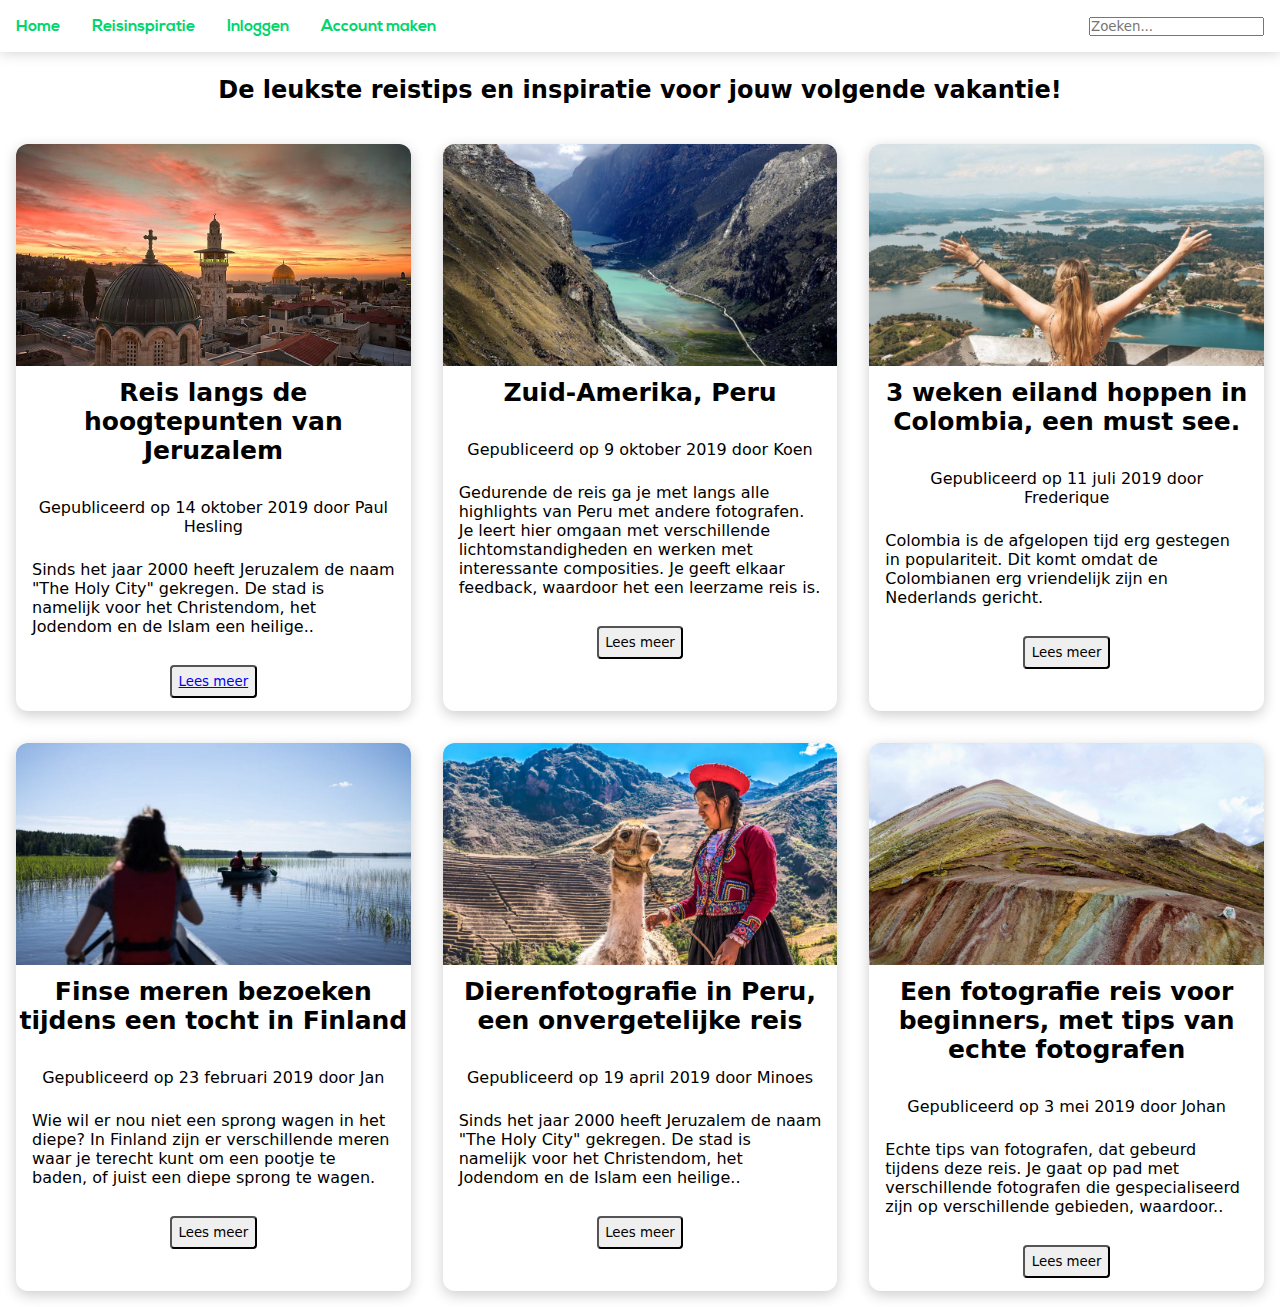
==== index.html @ 449c5dc7 "Versie 2.0" ====
<!DOCTYPE html>
<html lang="nl">

<head>
    <meta charset="UTF-8">
    <title>Reisgids</title>
    <link rel="stylesheet" href="styles/style.css">
    <meta name="viewport" content="width=device-width, initial-scale=1.0"> 
</head>

<body>
    <header>
        <nav>
            <ul>
                <li><a href="index.html">Home</a></li>
                <li><a href="reisinspiratie.html">Reisinspiratie</a></li>
                <li><a href="login.html">Inloggen</a></li>
                <li><a href="index.html">Account maken</a></li>
            </ul>
            <form>
                <label for="zoeken"></label>
                <input name="zoeken" type="text" placeholder="Zoeken..."> </form>
        </nav>
    </header>
    <main>
        <h2>De leukste reistips en inspiratie voor jouw volgende vakantie!</h2>
        <section class="grid">
            <article> <img src="/img/jeruzalem.jpg" alt="Jeruzalem">
                <h3>Reis langs de hoogtepunten van Jeruzalem</h3>
                <footer>
                    <p>Gepubliceerd op 14 oktober 2019 door Paul Hesling</p>
                </footer>
                <p>Sinds het jaar 2000 heeft Jeruzalem de naam "The Holy City" gekregen. De stad is namelijk voor het Christendom, het Jodendom en de Islam een heilige..</p>
                <button type="button"><a href="reistip.html">Lees meer</a></button>
            </article>
            <article> <img src="/img/meerperu.jpg" alt="Meer in Peru">
                <h3>Zuid-Amerika, Peru</h3>
                <footer>
                    <p>Gepubliceerd op 9 oktober 2019 door Koen</p>
                </footer>
                <p>Gedurende de reis ga je met langs alle highlights van Peru met andere fotografen. Je leert hier omgaan met verschillende lichtomstandigheden en werken met interessante composities. Je geeft elkaar feedback, waardoor het een leerzame reis is.</p>
                <button type="button">Lees meer</button>
            </article>
            <article> <img src="/img/colombia.jpg" alt="Vrouw op uitzichtpunt">
                <h3>3 weken eiland hoppen in Colombia, een must see.</h3>
                <footer>
                    <p>Gepubliceerd op 11 juli 2019 door Frederique</p>
                </footer>
                <p>Colombia is de afgelopen tijd erg gestegen in populariteit. Dit komt omdat de Colombianen erg vriendelijk zijn en Nederlands gericht.</p>
                <button type="button">Lees meer</button>
            </article>
            <article> <img src="/img/finland.jpg" alt="Kayakken op meer">
                <h3>Finse meren bezoeken tijdens een tocht in Finland</h3>
                <footer>
                    <p>Gepubliceerd op 23 februari 2019 door Jan</p>
                </footer>
                <p>Wie wil er nou niet een sprong wagen in het diepe? In Finland zijn er verschillende meren waar je terecht kunt om een pootje te baden, of juist een diepe sprong te wagen.</p>
                <button type="button">Lees meer</button>
            </article>
                        <article> <img src="/img/alpaca.jpg" alt="Een Alpaca">
                <h3>Dierenfotografie in Peru, een onvergetelijke reis</h3>
                <footer>
                    <p>Gepubliceerd op 19 april 2019 door Minoes</p>
                </footer>
                <p>Sinds het jaar 2000 heeft Jeruzalem de naam "The Holy City" gekregen. De stad is namelijk voor het Christendom, het Jodendom en de Islam een heilige..</p>
                <button type="button">Lees meer</button>
            </article>
                        <article> <img src="/img/regenboogberg.jpg" alt="Regenboogberg in Peru">
                <h3>Een fotografie reis voor beginners, met tips van echte fotografen</h3>
                <footer>
                    <p>Gepubliceerd op 3 mei 2019 door Johan</p>
                </footer>
                <p>Echte tips van fotografen, dat gebeurd tijdens deze reis. Je gaat op pad met verschillende fotografen die gespecialiseerd zijn op verschillende gebieden, waardoor..</p>
                <button type="button">Lees meer</button>
            </article>
        </section>
    </main>
</body>

</html>
---- styles/style.css ----
@font-face {
    font-family: "nexalight";
    src: url(/font/nexalight.otf);
}

@font-face {
    font-family: "nexabold";
    src: url(/font/nexabold.otf);
}

*,
*:before,
*:after {
    margin: 0;
    padding: 0;
    box-sizing: border-box;
}

* {
    font-family: Open Sans, -apple-system, system-ui, sans-serif;
}


/* Menubalk */


/*
h1 {
    font-family: sans-serif;
    padding: 1em;
    color: rgba(255, 255, 255, 255);
    background-color: #50b266;
}
*/

nav {
    width: 100%;
    background-color: #fff;
    box-shadow: 0 0px 14px 0 rgba(0, 0, 0, 0.2);
}

header nav li a {
    font-family: nexabold;
    color: #00D66C;
    text-decoration: none;
}

header form {
    bottom: 0;
    padding: 1em;
}

li {
    list-style: none;
    padding: 1em;
    white-space: nowrap;
}

nav {
    display: flex;
    justify-content: space-between;
}

nav ul {
    display: flex;
}


/* main */

main h2 {
    padding: 1em;
    text-align: center;
}

/* gridje */

.grid {
    display: grid;
    grid-template-columns: repeat(3, 1fr);
    width: 100%;
}


/* Media Queries */

@media screen and (max-width: 745px) {
    .grid {
        grid-template-columns: repeat(1, 1fr);
    }
    article {
        max-width: 100%;
    }
    main h2 {
    text-align: center;
}
}

@media screen and (max-width: 1200px) and (min-width: 600px) {
    .grid {
        grid-template-columns: repeat(2, 1fr);
    }
}

/* artikelen */

article {
    margin: 1em;
    max-width: 30em;
    text-align: center;
    box-shadow: 0 4px 14px 0 rgba(0, 0, 0, 0.2);
    border-radius: 0.75em;
}


/* afbeelding artikelen */

article img {
    width: 100%;
    margin-bottom: 0.5em;
    border-radius: 0.75em 0.75em 0 0;
    
}


/* inhoud artikelen */

article h3 {
    font-size: 25px;
    font-weight: 700;
    margin-bottom: 1em;
}

article p {
    text-align: left;
    margin: 0.5em;
    padding: 0.5em;
}

article footer p {
    text-align: center;
}

button {
    margin: 1em;
    padding: 0.5em;
    border-radius: 0.3em;
    text-decoration: none;
}
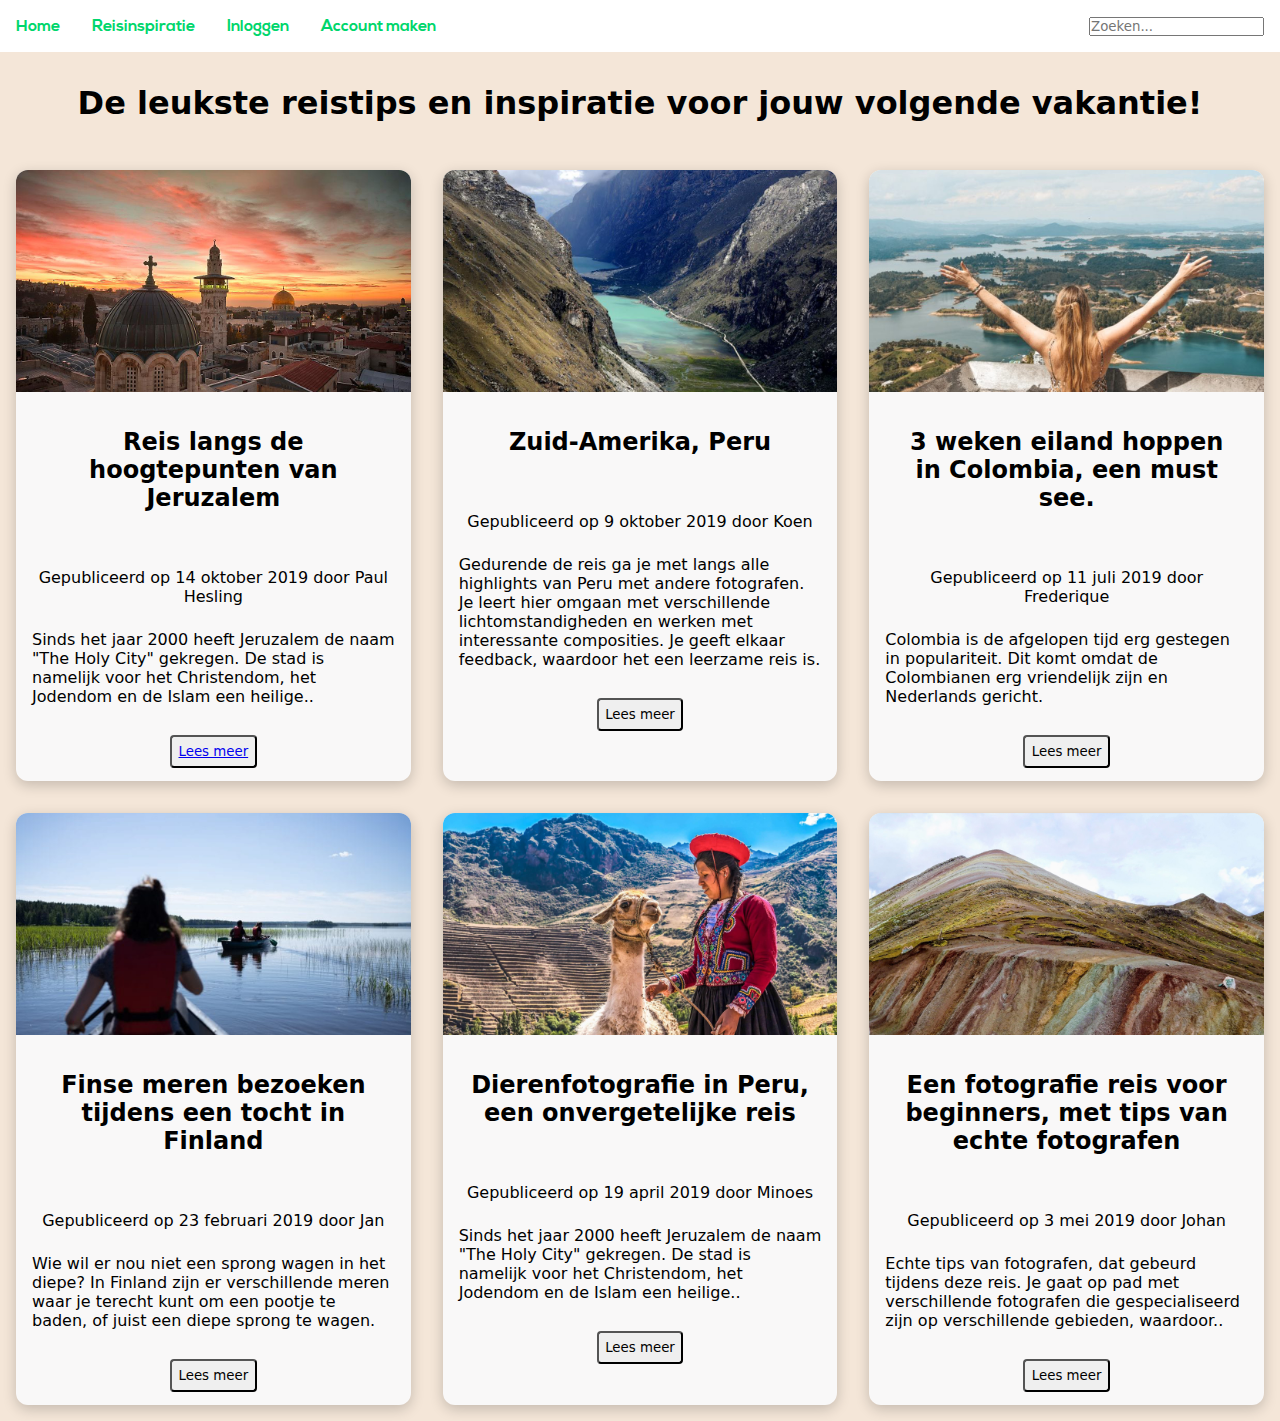
==== commit 27e8c710: "Versie 2.1" ====
--- a/index.html
+++ b/index.html
@@ -5,8 +5,7 @@
     <meta charset="UTF-8">
     <title>Reisgids</title>
     <link rel="stylesheet" href="styles/style.css">
-    <meta name="viewport" content="width=device-width, initial-scale=1.0"> 
-</head>
+    <meta name="viewport" content="width=device-width, initial-scale=1.0"> </head>
 
 <body>
     <header>
@@ -23,10 +22,10 @@
         </nav>
     </header>
     <main>
-        <h2>De leukste reistips en inspiratie voor jouw volgende vakantie!</h2>
+        <h1>De leukste reistips en inspiratie voor jouw volgende vakantie!</h1>
         <section class="grid">
             <article> <img src="/img/jeruzalem.jpg" alt="Jeruzalem">
-                <h3>Reis langs de hoogtepunten van Jeruzalem</h3>
+                <h2>Reis langs de hoogtepunten van Jeruzalem</h2>
                 <footer>
                     <p>Gepubliceerd op 14 oktober 2019 door Paul Hesling</p>
                 </footer>
@@ -34,7 +33,7 @@
                 <button type="button"><a href="reistip.html">Lees meer</a></button>
             </article>
             <article> <img src="/img/meerperu.jpg" alt="Meer in Peru">
-                <h3>Zuid-Amerika, Peru</h3>
+                <h2>Zuid-Amerika, Peru</h2>
                 <footer>
                     <p>Gepubliceerd op 9 oktober 2019 door Koen</p>
                 </footer>
@@ -42,7 +41,7 @@
                 <button type="button">Lees meer</button>
             </article>
             <article> <img src="/img/colombia.jpg" alt="Vrouw op uitzichtpunt">
-                <h3>3 weken eiland hoppen in Colombia, een must see.</h3>
+                <h2>3 weken eiland hoppen in Colombia, een must see.</h2>
                 <footer>
                     <p>Gepubliceerd op 11 juli 2019 door Frederique</p>
                 </footer>
@@ -50,23 +49,23 @@
                 <button type="button">Lees meer</button>
             </article>
             <article> <img src="/img/finland.jpg" alt="Kayakken op meer">
-                <h3>Finse meren bezoeken tijdens een tocht in Finland</h3>
+                <h2>Finse meren bezoeken tijdens een tocht in Finland</h2>
                 <footer>
                     <p>Gepubliceerd op 23 februari 2019 door Jan</p>
                 </footer>
                 <p>Wie wil er nou niet een sprong wagen in het diepe? In Finland zijn er verschillende meren waar je terecht kunt om een pootje te baden, of juist een diepe sprong te wagen.</p>
                 <button type="button">Lees meer</button>
             </article>
-                        <article> <img src="/img/alpaca.jpg" alt="Een Alpaca">
-                <h3>Dierenfotografie in Peru, een onvergetelijke reis</h3>
+            <article> <img src="/img/alpaca.jpg" alt="Een Alpaca">
+                <h2>Dierenfotografie in Peru, een onvergetelijke reis</h2>
                 <footer>
                     <p>Gepubliceerd op 19 april 2019 door Minoes</p>
                 </footer>
                 <p>Sinds het jaar 2000 heeft Jeruzalem de naam "The Holy City" gekregen. De stad is namelijk voor het Christendom, het Jodendom en de Islam een heilige..</p>
                 <button type="button">Lees meer</button>
             </article>
-                        <article> <img src="/img/regenboogberg.jpg" alt="Regenboogberg in Peru">
-                <h3>Een fotografie reis voor beginners, met tips van echte fotografen</h3>
+            <article> <img src="/img/regenboogberg.jpg" alt="Regenboogberg in Peru">
+                <h2>Een fotografie reis voor beginners, met tips van echte fotografen</h2>
                 <footer>
                     <p>Gepubliceerd op 3 mei 2019 door Johan</p>
                 </footer>
--- a/styles/style.css
+++ b/styles/style.css
@@ -24,19 +24,10 @@
 /* Menubalk */
 
 
-/*
-h1 {
-    font-family: sans-serif;
-    padding: 1em;
-    color: rgba(255, 255, 255, 255);
-    background-color: #50b266;
-}
-*/
-
 nav {
     width: 100%;
     background-color: #fff;
-    box-shadow: 0 0px 14px 0 rgba(0, 0, 0, 0.2);
+    box-shadow: 0 0.9px 5px 0 rgba(0, 0, 0, 0.2);
 }
 
 header nav li a {
@@ -68,9 +59,18 @@
 
 /* main */
 
-main h2 {
+main {
+   background-color: #F4E6D8;
+}
+
+main h1 {
     padding: 1em;
     text-align: center;
+    
+}
+
+main h2 {
+    padding: 1em 1em;
 }
 
 /* gridje */
@@ -92,8 +92,8 @@
         max-width: 100%;
     }
     main h2 {
-    text-align: center;
-}
+        text-align: center;
+    }
 }
 
 @media screen and (max-width: 1200px) and (min-width: 600px) {
@@ -101,6 +101,7 @@
         grid-template-columns: repeat(2, 1fr);
     }
 }
+
 
 /* artikelen */
 
@@ -110,6 +111,7 @@
     text-align: center;
     box-shadow: 0 4px 14px 0 rgba(0, 0, 0, 0.2);
     border-radius: 0.75em;
+    background-color: #F9F8F8;
 }
 
 
@@ -119,14 +121,13 @@
     width: 100%;
     margin-bottom: 0.5em;
     border-radius: 0.75em 0.75em 0 0;
-    
 }
 
 
 /* inhoud artikelen */
 
-article h3 {
-    font-size: 25px;
+article h2 {
+    font-size: 1.5em;
     font-weight: 700;
     margin-bottom: 1em;
 }
@@ -146,4 +147,29 @@
     padding: 0.5em;
     border-radius: 0.3em;
     text-decoration: none;
+}
+
+
+/* Login form */
+
+main form {
+    margin: 1em;
+    max-width: 30em;
+    box-shadow: 0 4px 14px 0 rgba(0, 0, 0, 0.2);
+    border-radius: 0.5em;
+}
+
+main label {
+    display: block;
+    padding: 0.5em;
+}
+
+main form input:invalid {
+    background: #FF0000;
+    transition: 1s;
+}
+
+main form input:valid {
+    background: #00D66C;
+    transition: 1s;
 }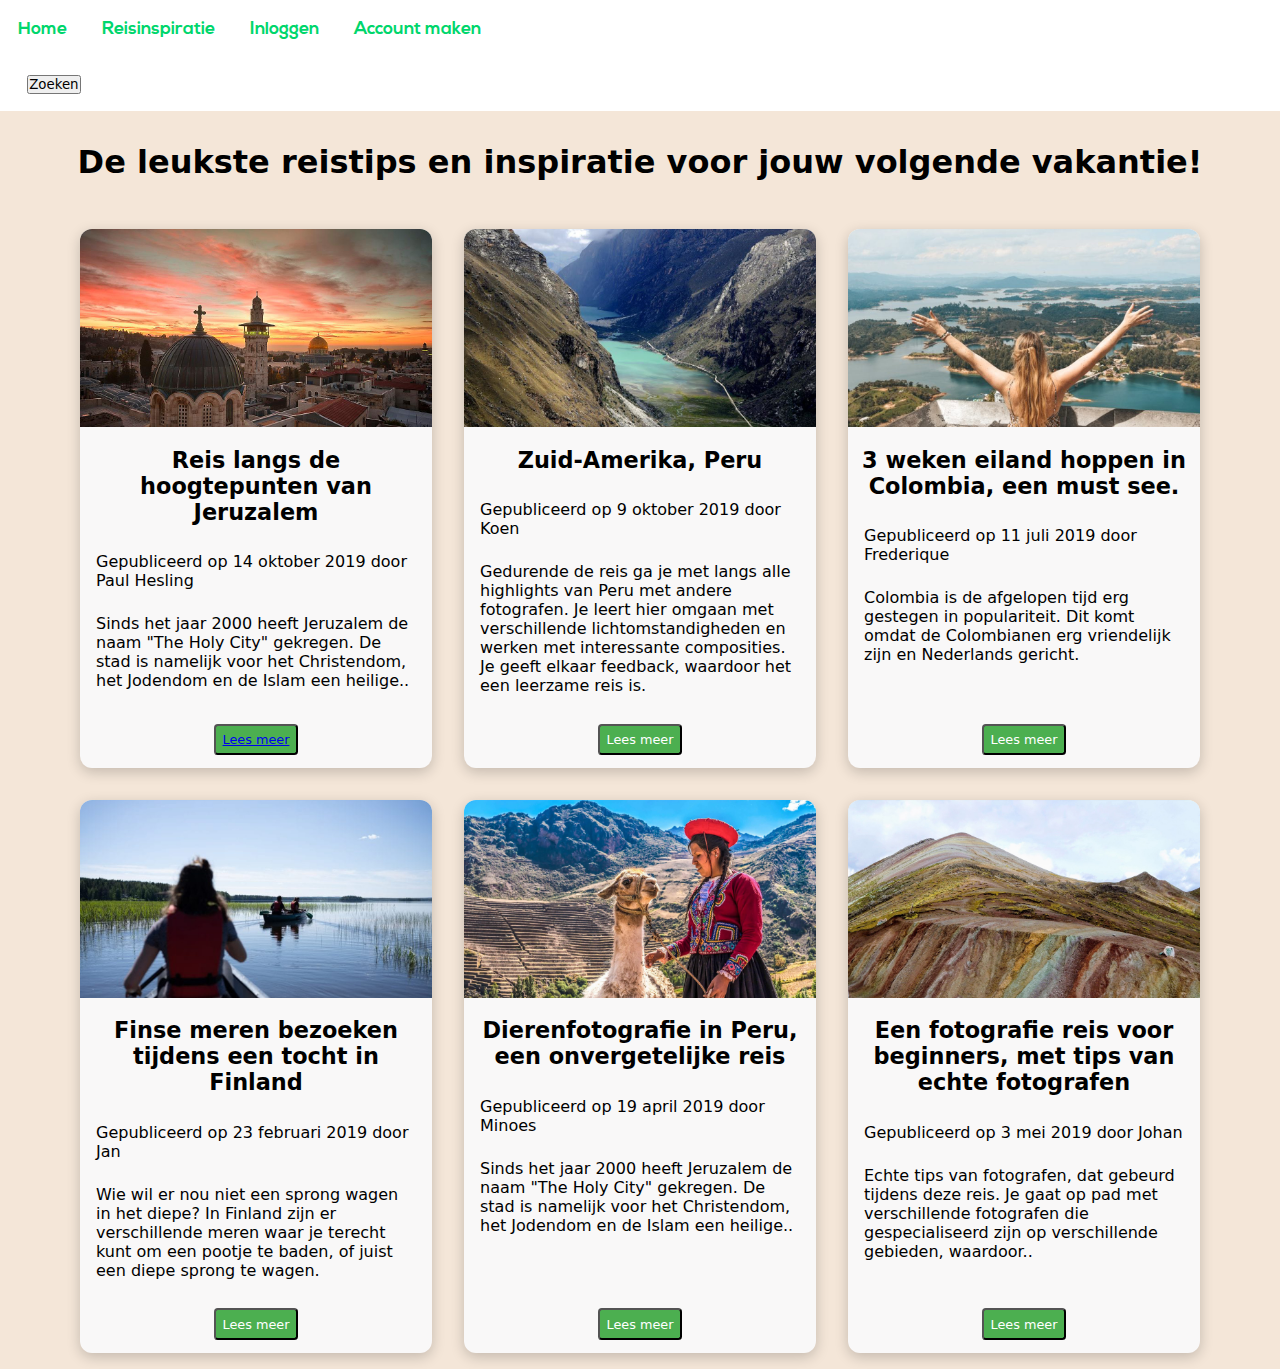
==== commit 2c4a3144: "Versie 3.0" ====
--- a/index.html
+++ b/index.html
@@ -12,68 +12,71 @@
         <nav>
             <ul>
                 <li><a href="index.html">Home</a></li>
-                <li><a href="reisinspiratie.html">Reisinspiratie</a></li>
+                <li><a href="index.html">Reisinspiratie</a></li>
                 <li><a href="login.html">Inloggen</a></li>
-                <li><a href="index.html">Account maken</a></li>
+                <li><a href="account-maken.html">Account maken</a></li>
             </ul>
             <form>
                 <label for="zoeken"></label>
-                <input name="zoeken" type="text" placeholder="Zoeken..."> </form>
+                <input name="zoeken" type="text" placeholder="Zoeken...">
+                <button type="button">Zoeken</button>
+            </form>
         </nav>
     </header>
     <main>
         <h1>De leukste reistips en inspiratie voor jouw volgende vakantie!</h1>
         <section class="grid">
-            <article> <img src="/img/jeruzalem.jpg" alt="Jeruzalem">
+            <article> <img src="img/jeruzalem.jpg" alt="Jeruzalem">
                 <h2>Reis langs de hoogtepunten van Jeruzalem</h2>
-                <footer>
+                <div class="details">
                     <p>Gepubliceerd op 14 oktober 2019 door Paul Hesling</p>
-                </footer>
-                <p>Sinds het jaar 2000 heeft Jeruzalem de naam "The Holy City" gekregen. De stad is namelijk voor het Christendom, het Jodendom en de Islam een heilige..</p>
+                    <p>Sinds het jaar 2000 heeft Jeruzalem de naam "The Holy City" gekregen. De stad is namelijk voor het Christendom, het Jodendom en de Islam een heilige..</p>
+                </div>
                 <button type="button"><a href="reistip.html">Lees meer</a></button>
             </article>
-            <article> <img src="/img/meerperu.jpg" alt="Meer in Peru">
+            <article> <img src="img/meerperu.jpg" alt="Meer in Peru">
                 <h2>Zuid-Amerika, Peru</h2>
-                <footer>
+                <div class="details">
                     <p>Gepubliceerd op 9 oktober 2019 door Koen</p>
-                </footer>
-                <p>Gedurende de reis ga je met langs alle highlights van Peru met andere fotografen. Je leert hier omgaan met verschillende lichtomstandigheden en werken met interessante composities. Je geeft elkaar feedback, waardoor het een leerzame reis is.</p>
+                    <p>Gedurende de reis ga je met langs alle highlights van Peru met andere fotografen. Je leert hier omgaan met verschillende lichtomstandigheden en werken met interessante composities. Je geeft elkaar feedback, waardoor het een leerzame reis is.</p>
+                </div>
                 <button type="button">Lees meer</button>
             </article>
-            <article> <img src="/img/colombia.jpg" alt="Vrouw op uitzichtpunt">
+            <article> <img src="img/colombia.jpg" alt="Vrouw op uitzichtpunt">
                 <h2>3 weken eiland hoppen in Colombia, een must see.</h2>
-                <footer>
+                <div class="details">
                     <p>Gepubliceerd op 11 juli 2019 door Frederique</p>
-                </footer>
-                <p>Colombia is de afgelopen tijd erg gestegen in populariteit. Dit komt omdat de Colombianen erg vriendelijk zijn en Nederlands gericht.</p>
+                    <p>Colombia is de afgelopen tijd erg gestegen in populariteit. Dit komt omdat de Colombianen erg vriendelijk zijn en Nederlands gericht.</p>
+                </div>
                 <button type="button">Lees meer</button>
             </article>
-            <article> <img src="/img/finland.jpg" alt="Kayakken op meer">
+            <article> <img src="img/finland.jpg" alt="Kayakken op meer">
                 <h2>Finse meren bezoeken tijdens een tocht in Finland</h2>
-                <footer>
+                <div class="details">
                     <p>Gepubliceerd op 23 februari 2019 door Jan</p>
-                </footer>
-                <p>Wie wil er nou niet een sprong wagen in het diepe? In Finland zijn er verschillende meren waar je terecht kunt om een pootje te baden, of juist een diepe sprong te wagen.</p>
+                    <p>Wie wil er nou niet een sprong wagen in het diepe? In Finland zijn er verschillende meren waar je terecht kunt om een pootje te baden, of juist een diepe sprong te wagen.</p>
+                </div>
                 <button type="button">Lees meer</button>
             </article>
-            <article> <img src="/img/alpaca.jpg" alt="Een Alpaca">
+            <article> <img src="img/alpaca.jpg" alt="Een Alpaca">
                 <h2>Dierenfotografie in Peru, een onvergetelijke reis</h2>
-                <footer>
+                <div class="details">
                     <p>Gepubliceerd op 19 april 2019 door Minoes</p>
-                </footer>
-                <p>Sinds het jaar 2000 heeft Jeruzalem de naam "The Holy City" gekregen. De stad is namelijk voor het Christendom, het Jodendom en de Islam een heilige..</p>
+                    <p>Sinds het jaar 2000 heeft Jeruzalem de naam "The Holy City" gekregen. De stad is namelijk voor het Christendom, het Jodendom en de Islam een heilige..</p>
+                </div>
                 <button type="button">Lees meer</button>
             </article>
-            <article> <img src="/img/regenboogberg.jpg" alt="Regenboogberg in Peru">
+            <article> <img src="img/regenboogberg.jpg" alt="Regenboogberg in Peru">
                 <h2>Een fotografie reis voor beginners, met tips van echte fotografen</h2>
-                <footer>
+                <div class="details">
                     <p>Gepubliceerd op 3 mei 2019 door Johan</p>
-                </footer>
-                <p>Echte tips van fotografen, dat gebeurd tijdens deze reis. Je gaat op pad met verschillende fotografen die gespecialiseerd zijn op verschillende gebieden, waardoor..</p>
+                    <p>Echte tips van fotografen, dat gebeurd tijdens deze reis. Je gaat op pad met verschillende fotografen die gespecialiseerd zijn op verschillende gebieden, waardoor..</p>
+                </div>
                 <button type="button">Lees meer</button>
             </article>
         </section>
     </main>
+    <script src="js/scripts.js"></script>
 </body>
 
 </html>--- a/styles/style.css
+++ b/styles/style.css
@@ -1,11 +1,11 @@
 @font-face {
     font-family: "nexalight";
-    src: url(/font/nexalight.otf);
+    src: url(../font/nexalight.otf);
 }
 
 @font-face {
     font-family: "nexabold";
-    src: url(/font/nexabold.otf);
+    src: url(../font/nexabold.otf);
 }
 
 *,
@@ -23,11 +23,13 @@
 
 /* Menubalk */
 
-
 nav {
     width: 100%;
     background-color: #fff;
-    box-shadow: 0 0.9px 5px 0 rgba(0, 0, 0, 0.2);
+    box-shadow: 0 0 5px 0 rgba(0, 0, 0, 0.2);
+    max-width: 100%;
+    margin: auto;
+    font-size: 1.1em;
 }
 
 header nav li a {
@@ -39,6 +41,20 @@
 header form {
     bottom: 0;
     padding: 1em;
+    font-size: inherit;
+    font-family: inherit;
+    width: 100%;
+}
+
+header form input {
+    width: 0;
+    opacity: 0;
+    transition: all 1s;
+}
+
+header form input.visible {
+    width: 100%;
+    opacity: 1;
 }
 
 li {
@@ -47,11 +63,6 @@
     white-space: nowrap;
 }
 
-nav {
-    display: flex;
-    justify-content: space-between;
-}
-
 nav ul {
     display: flex;
 }
@@ -60,46 +71,22 @@
 /* main */
 
 main {
-   background-color: #F4E6D8;
+    background-color: #F4E6D8;
 }
 
 main h1 {
     padding: 1em;
     text-align: center;
-    
-}
-
-main h2 {
-    padding: 1em 1em;
-}
+}
+
 
 /* gridje */
 
 .grid {
     display: grid;
     grid-template-columns: repeat(3, 1fr);
-    width: 100%;
-}
-
-
-/* Media Queries */
-
-@media screen and (max-width: 745px) {
-    .grid {
-        grid-template-columns: repeat(1, 1fr);
-    }
-    article {
-        max-width: 100%;
-    }
-    main h2 {
-        text-align: center;
-    }
-}
-
-@media screen and (max-width: 1200px) and (min-width: 600px) {
-    .grid {
-        grid-template-columns: repeat(2, 1fr);
-    }
+    max-width: 90%;
+    margin: auto;
 }
 
 
@@ -107,11 +94,13 @@
 
 article {
     margin: 1em;
-    max-width: 30em;
     text-align: center;
     box-shadow: 0 4px 14px 0 rgba(0, 0, 0, 0.2);
     border-radius: 0.75em;
     background-color: #F9F8F8;
+    display: flex;
+    flex-direction: column;
+    align-items: center;
 }
 
 
@@ -127,9 +116,9 @@
 /* inhoud artikelen */
 
 article h2 {
-    font-size: 1.5em;
+    font-size: 1.4em;
     font-weight: 700;
-    margin-bottom: 1em;
+    padding: 0.5em;
 }
 
 article p {
@@ -142,11 +131,22 @@
     text-align: center;
 }
 
-button {
+article button {
     margin: 1em;
     padding: 0.5em;
     border-radius: 0.3em;
     text-decoration: none;
+    font-size: 0.8em;
+    background-color: #4CAF50;
+    color: #fff;
+    text-align: center;
+}
+
+
+/* zorgt ervoor dat alle ruimte wordt gebruikt */
+
+.details {
+    flex: 1;
 }
 
 
@@ -165,11 +165,41 @@
 }
 
 main form input:invalid {
-    background: #FF0000;
+    border: 2px solid red;
+    border-radius: 2px;
     transition: 1s;
 }
 
 main form input:valid {
     background: #00D66C;
     transition: 1s;
+}
+
+
+/* Media Queries */
+
+@media screen and (max-width: 45em) {
+    .grid {
+        grid-template-columns: repeat(1, 1fr);
+    }
+    article {
+        max-width: 100%;
+        align-items: unset;
+    }
+    main h2 {
+        text-align: center;
+    }
+    nav {
+        display: block;
+    }
+    header form {
+        display: flex;
+        justify-content: center;
+    }
+}
+
+@media screen and (max-width: 75em) and (min-width: 45em) {
+    .grid {
+        grid-template-columns: repeat(2, 1fr);
+    }
 }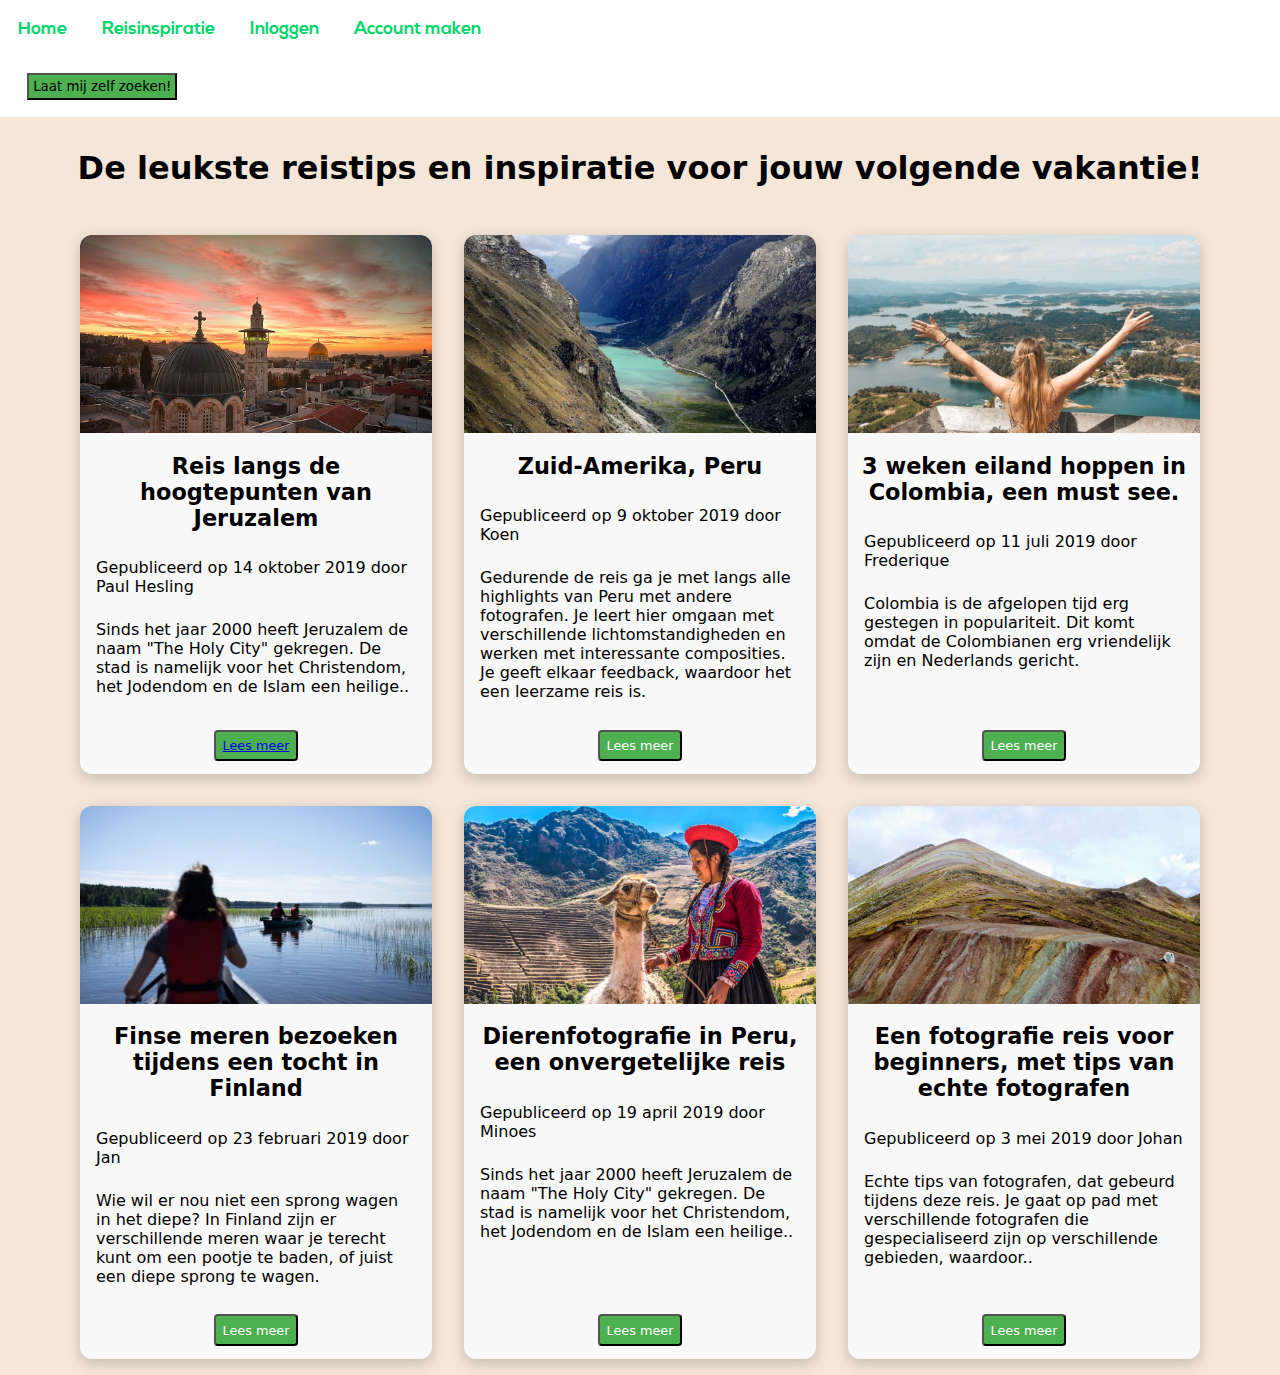
==== commit 52970702: "quick fix 3.1" ====
--- a/index.html
+++ b/index.html
@@ -19,7 +19,7 @@
             <form>
                 <label for="zoeken"></label>
                 <input name="zoeken" type="text" placeholder="Zoeken...">
-                <button type="button">Zoeken</button>
+                <button type="button">Laat mij zelf zoeken!</button>
             </form>
         </nav>
     </header>
--- a/styles/style.css
+++ b/styles/style.css
@@ -1,3 +1,5 @@
+/* Lettertype */
+
 @font-face {
     font-family: "nexalight";
     src: url(../font/nexalight.otf);
@@ -7,6 +9,8 @@
     font-family: "nexabold";
     src: url(../font/nexabold.otf);
 }
+
+/* css standaardwaarden */
 
 *,
 *:before,
@@ -16,6 +20,8 @@
     box-sizing: border-box;
 }
 
+/* Wanneer het font niet ingeladen kan worden gebruik deze systeem lettertypes */
+
 * {
     font-family: Open Sans, -apple-system, system-ui, sans-serif;
 }
@@ -46,6 +52,14 @@
     width: 100%;
 }
 
+header form button {
+    padding: 0.3em;
+    font-family: inherit;
+    text-align: left;
+    background-color: #4CAF50;
+    text-decoration: #FFFFFF;
+}
+
 header form input {
     width: 0;
     opacity: 0;
@@ -55,6 +69,7 @@
 header form input.visible {
     width: 100%;
     opacity: 1;
+    white-space: nowrap;
 }
 
 li {
@@ -178,7 +193,7 @@
 
 /* Media Queries */
 
-@media screen and (max-width: 45em) {
+@media screen and (max-width: 40em) {
     .grid {
         grid-template-columns: repeat(1, 1fr);
     }
@@ -198,7 +213,7 @@
     }
 }
 
-@media screen and (max-width: 75em) and (min-width: 45em) {
+@media screen and (max-width: 75em) and (min-width: 40em) {
     .grid {
         grid-template-columns: repeat(2, 1fr);
     }
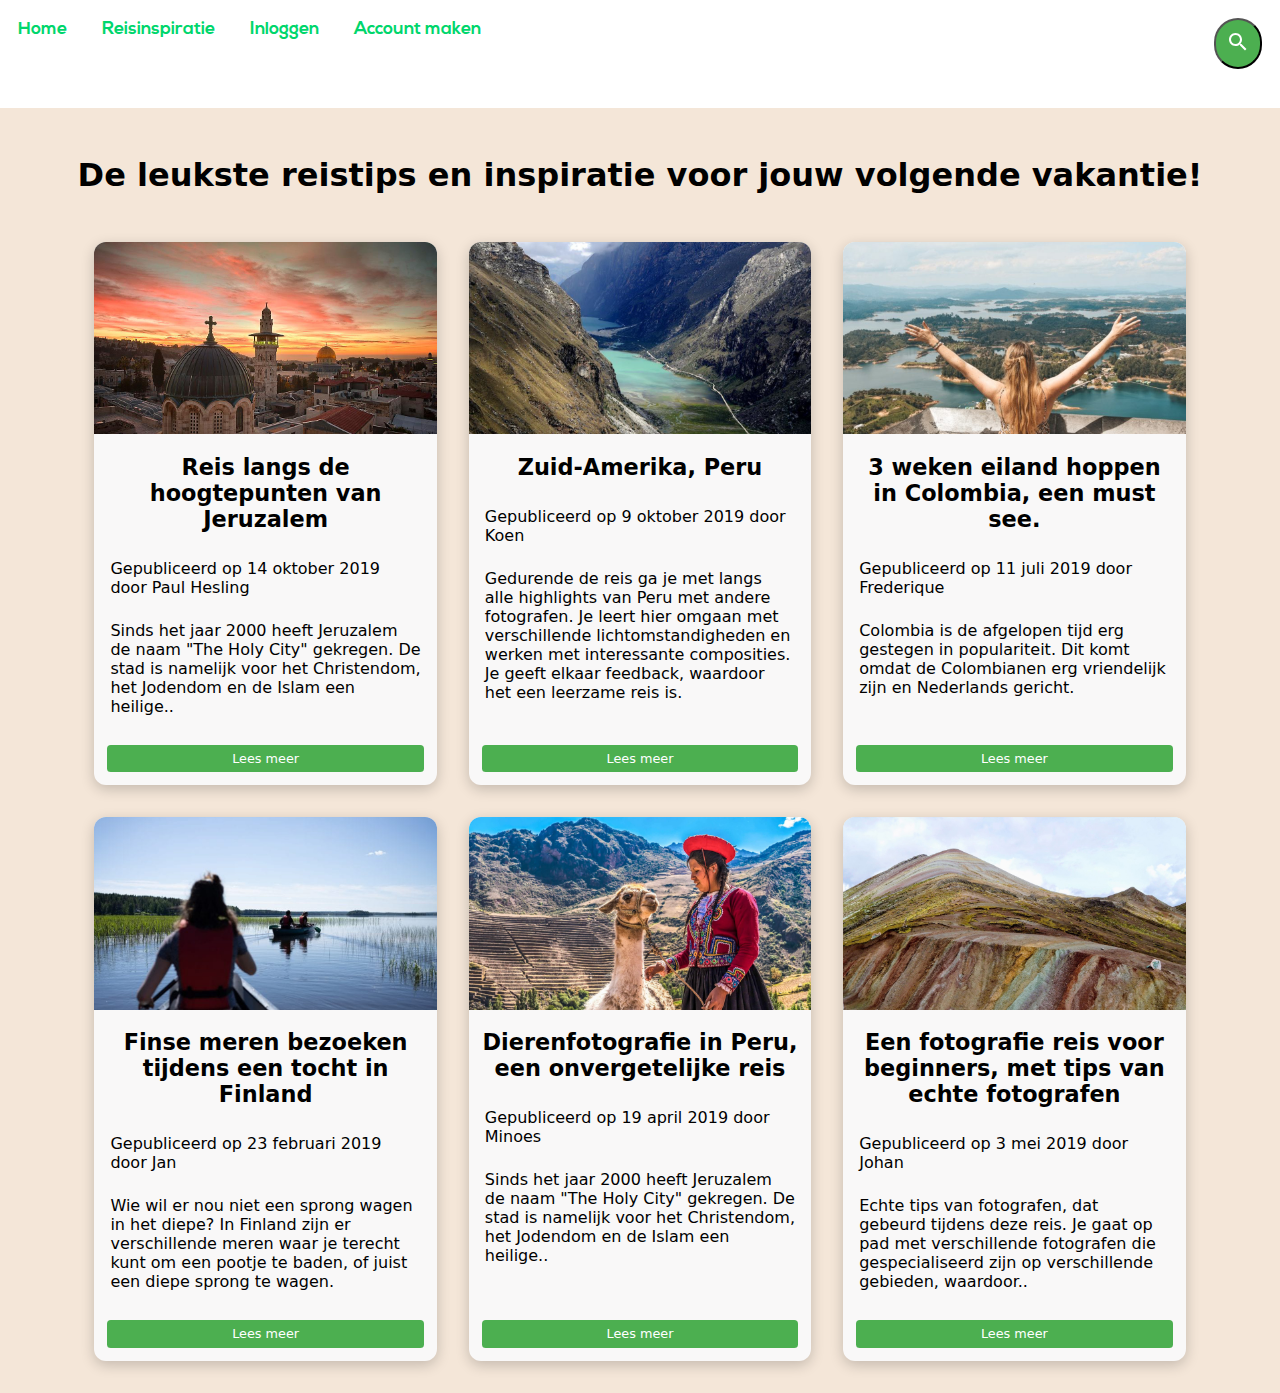
==== commit 9af646eb: "Versie 3.2" ====
--- a/index.html
+++ b/index.html
@@ -5,7 +5,8 @@
     <meta charset="UTF-8">
     <title>Reisgids</title>
     <link rel="stylesheet" href="styles/style.css">
-    <meta name="viewport" content="width=device-width, initial-scale=1.0"> </head>
+    <meta name="viewport" content="width=device-width, initial-scale=1.0">
+</head>
 
 <body>
     <header>
@@ -18,21 +19,22 @@
             </ul>
             <form>
                 <label for="zoeken"></label>
-                <input name="zoeken" type="text" placeholder="Zoeken...">
-                <button type="button">Laat mij zelf zoeken!</button>
+                <button type="button"><img src="img/zoeken.svg" alt="zoekicoon"></button>
+                
+                <input name="zoeken" type="text" placeholder="Ik wil naar..."> 
             </form>
         </nav>
     </header>
     <main>
         <h1>De leukste reistips en inspiratie voor jouw volgende vakantie!</h1>
-        <section class="grid">
+        <div class="grid">
             <article> <img src="img/jeruzalem.jpg" alt="Jeruzalem">
                 <h2>Reis langs de hoogtepunten van Jeruzalem</h2>
                 <div class="details">
                     <p>Gepubliceerd op 14 oktober 2019 door Paul Hesling</p>
                     <p>Sinds het jaar 2000 heeft Jeruzalem de naam "The Holy City" gekregen. De stad is namelijk voor het Christendom, het Jodendom en de Islam een heilige..</p>
                 </div>
-                <button type="button"><a href="reistip.html">Lees meer</a></button>
+                <a href="reistip.html">Lees meer</a>
             </article>
             <article> <img src="img/meerperu.jpg" alt="Meer in Peru">
                 <h2>Zuid-Amerika, Peru</h2>
@@ -40,7 +42,7 @@
                     <p>Gepubliceerd op 9 oktober 2019 door Koen</p>
                     <p>Gedurende de reis ga je met langs alle highlights van Peru met andere fotografen. Je leert hier omgaan met verschillende lichtomstandigheden en werken met interessante composities. Je geeft elkaar feedback, waardoor het een leerzame reis is.</p>
                 </div>
-                <button type="button">Lees meer</button>
+                <a href="reistip.html">Lees meer</a>
             </article>
             <article> <img src="img/colombia.jpg" alt="Vrouw op uitzichtpunt">
                 <h2>3 weken eiland hoppen in Colombia, een must see.</h2>
@@ -48,7 +50,7 @@
                     <p>Gepubliceerd op 11 juli 2019 door Frederique</p>
                     <p>Colombia is de afgelopen tijd erg gestegen in populariteit. Dit komt omdat de Colombianen erg vriendelijk zijn en Nederlands gericht.</p>
                 </div>
-                <button type="button">Lees meer</button>
+                <a href="reistip.html">Lees meer</a>
             </article>
             <article> <img src="img/finland.jpg" alt="Kayakken op meer">
                 <h2>Finse meren bezoeken tijdens een tocht in Finland</h2>
@@ -56,7 +58,7 @@
                     <p>Gepubliceerd op 23 februari 2019 door Jan</p>
                     <p>Wie wil er nou niet een sprong wagen in het diepe? In Finland zijn er verschillende meren waar je terecht kunt om een pootje te baden, of juist een diepe sprong te wagen.</p>
                 </div>
-                <button type="button">Lees meer</button>
+                <a href="reistip.html">Lees meer</a>
             </article>
             <article> <img src="img/alpaca.jpg" alt="Een Alpaca">
                 <h2>Dierenfotografie in Peru, een onvergetelijke reis</h2>
@@ -64,7 +66,7 @@
                     <p>Gepubliceerd op 19 april 2019 door Minoes</p>
                     <p>Sinds het jaar 2000 heeft Jeruzalem de naam "The Holy City" gekregen. De stad is namelijk voor het Christendom, het Jodendom en de Islam een heilige..</p>
                 </div>
-                <button type="button">Lees meer</button>
+                <a href="reistip.html">Lees meer</a>
             </article>
             <article> <img src="img/regenboogberg.jpg" alt="Regenboogberg in Peru">
                 <h2>Een fotografie reis voor beginners, met tips van echte fotografen</h2>
@@ -72,9 +74,9 @@
                     <p>Gepubliceerd op 3 mei 2019 door Johan</p>
                     <p>Echte tips van fotografen, dat gebeurd tijdens deze reis. Je gaat op pad met verschillende fotografen die gespecialiseerd zijn op verschillende gebieden, waardoor..</p>
                 </div>
-                <button type="button">Lees meer</button>
+                <a href="reistip.html">Lees meer</a>
             </article>
-        </section>
+        </div>
     </main>
     <script src="js/scripts.js"></script>
 </body>
--- a/styles/style.css
+++ b/styles/style.css
@@ -20,6 +20,11 @@
     box-sizing: border-box;
 }
 
+a {
+    text-decoration: none;
+    color: inherit;
+}
+
 /* Wanneer het font niet ingeladen kan worden gebruik deze systeem lettertypes */
 
 * {
@@ -36,6 +41,7 @@
     max-width: 100%;
     margin: auto;
     font-size: 1.1em;
+    display: flex;
 }
 
 header nav li a {
@@ -53,23 +59,42 @@
 }
 
 header form button {
-    padding: 0.3em;
+    padding: 1em;
+    border-radius: 2em;
     font-family: inherit;
-    text-align: left;
     background-color: #4CAF50;
     text-decoration: #FFFFFF;
+    float: right;
 }
 
 header form input {
-    width: 0;
+    width: 100%;
     opacity: 0;
-    transition: all 1s;
+    transition: all 0.5s;
+    transition-timing-function: ease-in-out;
+    border: none;
+    border-bottom: 2px solid grey;
+    pointer-events: none;        /* Dit zorgt ervoor dat het zoekveld nog niet klikbaar is */
+    
 }
 
 header form input.visible {
     width: 100%;
     opacity: 1;
     white-space: nowrap;
+    margin-top: 0.1em;
+    padding: 0.5em 1em 0.5em 1em;
+    font-family: inherit;
+    font-size: 1.3em;
+    color: #4CAF50;
+    border: none;
+    border-bottom: 0.1em solid #4CAF50;
+    pointer-events: all;
+}
+
+header form input:focus {
+    border: none;
+    border-bottom: 1px #4CAF50;
 }
 
 li {
@@ -87,6 +112,7 @@
 
 main {
     background-color: #F4E6D8;
+    padding: 1em;
 }
 
 main h1 {
@@ -115,7 +141,6 @@
     background-color: #F9F8F8;
     display: flex;
     flex-direction: column;
-    align-items: center;
 }
 
 
@@ -146,7 +171,7 @@
     text-align: center;
 }
 
-article button {
+article a {
     margin: 1em;
     padding: 0.5em;
     border-radius: 0.3em;
@@ -190,6 +215,17 @@
     transition: 1s;
 }
 
+/* Detailpagina */
+
+.reisdetail {
+    max-width: 48em;
+    margin: 0 auto;
+}
+
+.reisdetail h2 {
+    margin: 1em;
+}
+
 
 /* Media Queries */
 
@@ -207,14 +243,20 @@
     nav {
         display: block;
     }
-    header form {
-        display: flex;
-        justify-content: center;
-    }
 }
 
 @media screen and (max-width: 75em) and (min-width: 40em) {
     .grid {
         grid-template-columns: repeat(2, 1fr);
     }
-}+}
+
+/* Credits: 
+
+- Jari Zwarts voor uitleg over Javascript en Semantische tips
+- Jan Willem Nes voor het helpen met de styling voor van het zoekveld
+- Steven Whitton
+- Patrick van der Veldt
+- W3Schools Forms uitleg (https://www.w3schools.com/css/css_form.asp)
+- Mozilla MDN
+*/